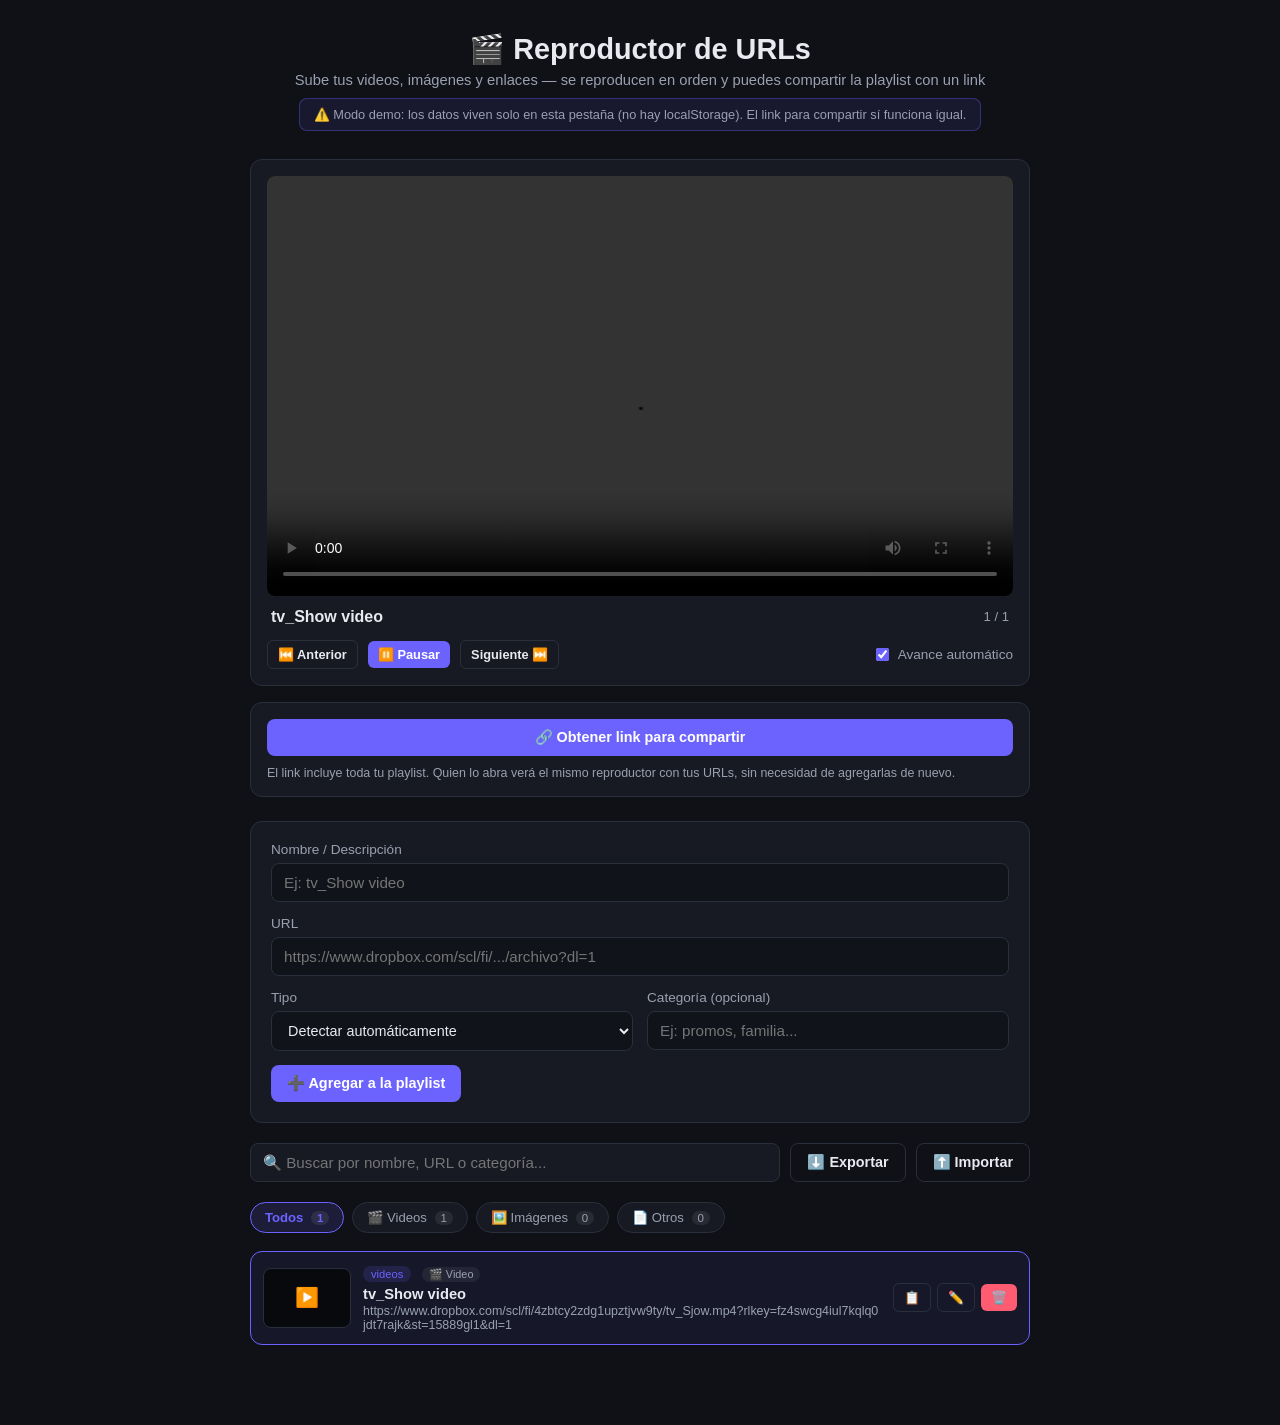
==== demo.html @ 72f12ba6 "Add files via upload" ====
<!DOCTYPE html>
<html lang="es">
<head>
<meta charset="UTF-8" />
<meta name="viewport" content="width=device-width, initial-scale=1.0" />
<title>Reproductor de URLs</title>
<style>
:root {
  --bg: #0f1117;
  --card: #171a23;
  --card-hover: #1e222d;
  --border: #2a2f3c;
  --text: #e8eaf0;
  --text-dim: #9aa0b0;
  --primary: #6c63ff;
  --primary-hover: #7f77ff;
  --danger: #ff5c72;
  --danger-hover: #ff7386;
  --success: #37d67a;
  --radius: 12px;
  font-family: -apple-system, BlinkMacSystemFont, "Segoe UI", Roboto, Helvetica, Arial, sans-serif;
}

* { box-sizing: border-box; }

body {
  margin: 0;
  background: var(--bg);
  color: var(--text);
  min-height: 100vh;
  padding: 32px 16px 80px;
}

.container { max-width: 780px; margin: 0 auto; }

header { text-align: center; margin-bottom: 28px; }
header h1 { margin: 0 0 6px; font-size: 1.8rem; }
.subtitle { color: var(--text-dim); margin: 0; font-size: 0.92rem; }

/* ===== Reproductor principal ===== */
.player-card {
  background: var(--card);
  border: 1px solid var(--border);
  border-radius: var(--radius);
  padding: 16px;
  margin-bottom: 16px;
}

.player-stage {
  background: #000;
  border-radius: 8px;
  aspect-ratio: 16 / 9;
  display: flex;
  align-items: center;
  justify-content: center;
  overflow: hidden;
  position: relative;
}
.player-stage video,
.player-stage img {
  width: 100%;
  height: 100%;
  object-fit: contain;
  background: #000;
}
.player-placeholder {
  display: flex;
  flex-direction: column;
  align-items: center;
  gap: 10px;
  color: var(--text-dim);
  padding: 20px;
  text-align: center;
}
.player-placeholder .thumb-icon { font-size: 2.4rem; }
.player-other {
  display: flex;
  flex-direction: column;
  align-items: center;
  gap: 12px;
  color: var(--text-dim);
  font-size: 3rem;
  text-align: center;
  padding: 20px;
}
.player-other a { color: var(--primary); font-size: 0.85rem; word-break: break-all; }

.player-info {
  display: flex;
  justify-content: space-between;
  align-items: center;
  gap: 10px;
  padding: 12px 4px 4px;
}
.player-title { margin: 0; font-weight: 600; word-break: break-word; }
.player-counter { color: var(--text-dim); font-size: 0.82rem; flex-shrink: 0; }

.player-controls {
  display: flex;
  align-items: center;
  gap: 10px;
  flex-wrap: wrap;
  padding-top: 10px;
}
.autoplay-label {
  display: flex;
  align-items: center;
  gap: 6px;
  color: var(--text-dim);
  font-size: 0.85rem;
  margin-left: auto;
  cursor: pointer;
}
.autoplay-label input { accent-color: var(--primary); }

/* ===== Compartir ===== */
.share-card {
  background: var(--card);
  border: 1px solid var(--border);
  border-radius: var(--radius);
  padding: 16px;
  margin-bottom: 24px;
  display: flex;
  flex-direction: column;
  gap: 10px;
}
.share-result {
  display: flex;
  gap: 8px;
}
.share-result input {
  flex: 1;
  background: #10131a;
  border: 1px solid var(--border);
  border-radius: 8px;
  padding: 9px 12px;
  color: var(--text);
  font-size: 0.82rem;
}
.share-hint { color: var(--text-dim); font-size: 0.78rem; margin: 0; }

/* ===== Formulario ===== */
.url-form {
  background: var(--card);
  border: 1px solid var(--border);
  border-radius: var(--radius);
  padding: 20px;
  display: grid;
  gap: 14px;
  margin-bottom: 20px;
}

.field { display: flex; flex-direction: column; gap: 6px; }
.field label { font-size: 0.85rem; color: var(--text-dim); }

input[type="text"],
input[type="url"] {
  background: #10131a;
  border: 1px solid var(--border);
  border-radius: 8px;
  padding: 10px 12px;
  color: var(--text);
  font-size: 0.95rem;
  outline: none;
  transition: border-color 0.15s;
}
input[type="text"]:focus,
input[type="url"]:focus { border-color: var(--primary); }

.row-2 { display: grid; grid-template-columns: 1fr 1fr; gap: 14px; }
@media (max-width: 500px) { .row-2 { grid-template-columns: 1fr; } }

select {
  background: #10131a;
  border: 1px solid var(--border);
  border-radius: 8px;
  padding: 10px 12px;
  color: var(--text);
  font-size: 0.9rem;
  outline: none;
}
select:focus { border-color: var(--primary); }

.form-actions { display: flex; gap: 10px; flex-wrap: wrap; }

.btn {
  border: none;
  border-radius: 8px;
  padding: 10px 16px;
  font-size: 0.9rem;
  cursor: pointer;
  font-weight: 600;
  transition: transform 0.1s, background 0.15s, opacity 0.15s;
}
.btn:active { transform: scale(0.97); }
.btn-primary { background: var(--primary); color: white; }
.btn-primary:hover { background: var(--primary-hover); }
.btn-secondary { background: transparent; color: var(--text-dim); border: 1px solid var(--border); }
.btn-secondary:hover { color: var(--text); border-color: var(--text-dim); }
.btn-outline { background: transparent; border: 1px solid var(--border); color: var(--text); display: inline-flex; align-items: center; gap: 6px; }
.btn-outline:hover { background: var(--card-hover); }
.btn-danger { background: var(--danger); color: white; }
.btn-danger:hover { background: var(--danger-hover); }
.btn-small { padding: 6px 10px; font-size: 0.8rem; border-radius: 6px; }

.toolbar { display: flex; gap: 10px; margin-bottom: 20px; flex-wrap: wrap; }
.toolbar #searchInput {
  flex: 1; min-width: 200px;
  background: var(--card); border: 1px solid var(--border);
  border-radius: 8px; padding: 10px 12px; color: var(--text); outline: none;
}
.toolbar #searchInput:focus { border-color: var(--primary); }
.import-label { cursor: pointer; }

.filter-bar { display: flex; gap: 8px; flex-wrap: wrap; align-items: center; margin-bottom: 18px; }
.filter-chip {
  background: var(--card); border: 1px solid var(--border); color: var(--text-dim);
  border-radius: 999px; padding: 7px 14px; font-size: 0.82rem; cursor: pointer; transition: all 0.15s;
}
.filter-chip:hover { color: var(--text); border-color: var(--text-dim); }
.filter-chip.active { background: rgba(108, 99, 255, 0.15); border-color: var(--primary); color: var(--primary); font-weight: 600; }
.filter-chip span { background: rgba(255,255,255,0.08); border-radius: 999px; padding: 1px 6px; font-size: 0.72rem; margin-left: 4px; }

/* ===== Lista / playlist ===== */
.url-list { list-style: none; margin: 0; padding: 0; display: grid; gap: 10px; }
.url-item {
  background: var(--card); border: 1px solid var(--border); border-radius: var(--radius);
  padding: 12px; display: flex; justify-content: space-between; align-items: stretch;
  gap: 12px; transition: background 0.15s, border-color 0.15s; cursor: pointer;
}
.url-item:hover { background: var(--card-hover); }
.url-item.playing { border-color: var(--primary); background: rgba(108,99,255,0.08); }

.url-item-inner { display: flex; gap: 12px; flex: 1; min-width: 0; align-items: center; }

.url-thumb {
  width: 88px; height: 60px; flex-shrink: 0; border-radius: 8px; overflow: hidden;
  background: #0a0c11; display: flex; align-items: center; justify-content: center;
  border: 1px solid var(--border); position: relative;
}
.url-thumb img, .url-thumb video { width: 100%; height: 100%; object-fit: cover; }
.url-thumb .thumb-icon { font-size: 1.6rem; color: var(--text-dim); }
.url-thumb .play-badge {
  position: absolute; inset: 0; display: flex; align-items: center; justify-content: center;
  background: rgba(0,0,0,0.25); color: white; font-size: 1.2rem; pointer-events: none;
}
.type-badge {
  display: inline-block; font-size: 0.68rem; color: var(--text-dim);
  background: rgba(255,255,255,0.06); padding: 1px 7px; border-radius: 999px; margin-left: 6px;
}
.url-info { min-width: 0; flex: 1; }
.url-name { font-weight: 600; margin: 0 0 2px; word-break: break-word; font-size: 0.92rem; }
.url-tag {
  display: inline-block; font-size: 0.7rem; color: var(--primary);
  background: rgba(108, 99, 255, 0.15); padding: 2px 8px; border-radius: 999px; margin-bottom: 4px;
}
.url-link {
  display: block; color: var(--text-dim); font-size: 0.78rem;
  text-decoration: none; word-break: break-all;
}
.url-link:hover { color: var(--primary); text-decoration: underline; }

.url-actions { display: flex; gap: 6px; flex-shrink: 0; align-items: center; }

.empty-state {
  text-align: center; color: var(--text-dim); padding: 40px 20px;
  border: 1px dashed var(--border); border-radius: var(--radius);
}

.hidden { display: none !important; }

@media (max-width: 500px) {
  .url-item { flex-direction: column; }
  .url-actions { align-self: flex-end; }
  .player-controls { justify-content: center; }
  .autoplay-label { margin-left: 0; }
}

.demo-note { background: rgba(108,99,255,0.1); border: 1px solid rgba(108,99,255,0.35); color: var(--text-dim); font-size: 0.8rem; padding: 8px 14px; border-radius: 8px; margin-top: 10px; display: inline-block; }
</style>
</head>
<body>

  <div class="container">
    <header>
      <h1>🎬 Reproductor de URLs</h1>
      <p class="subtitle">Sube tus videos, imágenes y enlaces — se reproducen en orden y puedes compartir la playlist con un link</p>
      <span class="demo-note">⚠️ Modo demo: los datos viven solo en esta pestaña (no hay localStorage). El link para compartir sí funciona igual.</span>
    </header>

    <!-- ===== REPRODUCTOR PRINCIPAL ===== -->
    <section class="player-card">
      <div id="playerStage" class="player-stage">
        <div class="player-placeholder">
          <span class="thumb-icon">🎞️</span>
          <p>Agrega una URL abajo para empezar a reproducir</p>
        </div>
      </div>

      <div class="player-info">
        <p id="playerTitle" class="player-title">—</p>
        <span id="playerCounter" class="player-counter">0 / 0</span>
      </div>

      <div class="player-controls">
        <button id="prevBtn" class="btn btn-outline btn-small">⏮️ Anterior</button>
        <button id="playPauseBtn" class="btn btn-primary btn-small">▶️ Reproducir</button>
        <button id="nextBtn" class="btn btn-outline btn-small">Siguiente ⏭️</button>
        <label class="autoplay-label">
          <input type="checkbox" id="autoplayCheck" checked />
          Avance automático
        </label>
      </div>
    </section>

    <!-- ===== COMPARTIR ===== -->
    <section class="share-card">
      <button id="shareBtn" class="btn btn-primary">🔗 Obtener link para compartir</button>
      <div id="shareResult" class="share-result hidden">
        <input type="text" id="shareLink" readonly />
        <button id="copyLinkBtn" class="btn btn-outline btn-small">📋 Copiar</button>
      </div>
      <p class="share-hint">El link incluye toda tu playlist. Quien lo abra verá el mismo reproductor con tus URLs, sin necesidad de agregarlas de nuevo.</p>
    </section>

    <!-- ===== AGREGAR / GESTIONAR ===== -->
    <form id="urlForm" class="url-form">
      <input type="hidden" id="editId" value="" />
      <div class="field">
        <label for="urlName">Nombre / Descripción</label>
        <input type="text" id="urlName" placeholder="Ej: tv_Show video" required />
      </div>
      <div class="field">
        <label for="urlValue">URL</label>
        <input type="url" id="urlValue" placeholder="https://www.dropbox.com/scl/fi/.../archivo?dl=1" required />
      </div>
      <div class="row-2">
        <div class="field">
          <label for="urlType">Tipo</label>
          <select id="urlType">
            <option value="auto">Detectar automáticamente</option>
            <option value="video">🎬 Video</option>
            <option value="image">🖼️ Imagen</option>
            <option value="other">📄 Otro</option>
          </select>
        </div>
        <div class="field">
          <label for="urlTag">Categoría (opcional)</label>
          <input type="text" id="urlTag" placeholder="Ej: promos, familia..." />
        </div>
      </div>
      <div class="form-actions">
        <button type="submit" id="submitBtn" class="btn btn-primary">➕ Agregar a la playlist</button>
        <button type="button" id="cancelEditBtn" class="btn btn-secondary hidden">Cancelar edición</button>
      </div>
    </form>

    <div class="toolbar">
      <input type="text" id="searchInput" placeholder="🔍 Buscar por nombre, URL o categoría..." />
      <button id="exportBtn" class="btn btn-outline">⬇️ Exportar</button>
      <label class="btn btn-outline import-label">
        ⬆️ Importar
        <input type="file" id="importInput" accept="application/json" hidden />
      </label>
    </div>

    <div class="filter-bar">
      <button class="filter-chip active" data-filter="all">Todos <span id="countAll">0</span></button>
      <button class="filter-chip" data-filter="video">🎬 Videos <span id="countVideo">0</span></button>
      <button class="filter-chip" data-filter="image">🖼️ Imágenes <span id="countImage">0</span></button>
      <button class="filter-chip" data-filter="other">📄 Otros <span id="countOther">0</span></button>
    </div>

    <div id="emptyState" class="empty-state hidden">
      <p>No tienes URLs guardadas todavía. Agrega la primera arriba. 👆</p>
    </div>

    <ul id="urlList" class="url-list"></ul>
  </div>

  <script>
// ====== Reproductor de URLs ======
// Almacenamiento local: localStorage. Compartir: playlist codificada en el link (?playlist=...)

const STORAGE_KEY = "url_manager_items_v3";

const form = document.getElementById("urlForm");
const editIdInput = document.getElementById("editId");
const nameInput = document.getElementById("urlName");
const urlInput = document.getElementById("urlValue");
const typeInput = document.getElementById("urlType");
const tagInput = document.getElementById("urlTag");
const submitBtn = document.getElementById("submitBtn");
const cancelEditBtn = document.getElementById("cancelEditBtn");
const listEl = document.getElementById("urlList");
const emptyState = document.getElementById("emptyState");
const searchInput = document.getElementById("searchInput");
const exportBtn = document.getElementById("exportBtn");
const importInput = document.getElementById("importInput");
const filterChips = document.querySelectorAll(".filter-chip");

// Reproductor
const playerStage = document.getElementById("playerStage");
const playerTitle = document.getElementById("playerTitle");
const playerCounter = document.getElementById("playerCounter");
const prevBtn = document.getElementById("prevBtn");
const nextBtn = document.getElementById("nextBtn");
const playPauseBtn = document.getElementById("playPauseBtn");
const autoplayCheck = document.getElementById("autoplayCheck");

// Compartir
const shareBtn = document.getElementById("shareBtn");
const shareResult = document.getElementById("shareResult");
const shareLinkInput = document.getElementById("shareLink");
const copyLinkBtn = document.getElementById("copyLinkBtn");

let items = loadItemsFromUrlOrStorage();
let currentFilter = "all";
let currentIndex = 0;
let isPlaying = false;
let imageTimer = null;

// ---------- Carga inicial: primero revisa si el link trae una playlist compartida ----------
function loadItemsFromUrlOrStorage() {
  try {
    const params = new URLSearchParams(window.location.search);
    const encoded = params.get("playlist");
    if (encoded) {
      const json = decodeURIComponent(escape(atob(decodeURIComponent(encoded))));
      const parsed = JSON.parse(json);
      if (Array.isArray(parsed)) return parsed;
    }
  } catch (e) {
    console.warn("No se pudo leer la playlist del link:", e);
  }
  // Demo: item de ejemplo precargado (no hay localStorage en esta versión de archivo único)
  return [
    {
      id: "demo1",
      name: "tv_Show video",
      url: "https://www.dropbox.com/scl/fi/4zbtcy2zdg1upztjvw9ty/tv_Sjow.mp4?rlkey=fz4swcg4iul7kqlq0jdt7rajk&st=15889gl1&dl=1",
      tag: "videos",
      type: "video",
      createdAt: Date.now() - 3000,
    },
  ];
}

function saveItems() {
  // Versión demo: en memoria únicamente, no persiste al recargar.
}

function uid() {
  return Date.now().toString(36) + Math.random().toString(36).slice(2, 8);
}

function escapeHtml(str) {
  const div = document.createElement("div");
  div.textContent = str;
  return div.innerHTML;
}

// ---------- Detección de tipo ----------
function cleanPath(url) {
  try { return new URL(url).pathname.toLowerCase(); }
  catch { return url.split("?")[0].toLowerCase(); }
}
function detectType(url) {
  const path = cleanPath(url);
  const videoExt = [".mp4", ".webm", ".mov", ".mkv", ".avi", ".m4v", ".ogv"];
  const imageExt = [".jpg", ".jpeg", ".png", ".gif", ".webp", ".svg", ".bmp", ".avif"];
  if (videoExt.some((ext) => path.endsWith(ext))) return "video";
  if (imageExt.some((ext) => path.endsWith(ext))) return "image";
  return "other";
}
function typeLabel(type) {
  return { video: "🎬 Video", image: "🖼️ Imagen", other: "📄 Otro" }[type] || "📄 Otro";
}
function normalizePreviewUrl(url) {
  try {
    const u = new URL(url);
    if (u.hostname.includes("dropbox.com")) { u.searchParams.set("dl", "1"); return u.toString(); }
    return url;
  } catch { return url; }
}

// ---------- Lista filtrada visible (misma base que usa el reproductor) ----------
function getVisibleItems() {
  const term = searchInput.value.trim().toLowerCase();
  return items.filter((it) => {
    const matchesType = currentFilter === "all" || it.type === currentFilter;
    const matchesTerm =
      !term ||
      it.name.toLowerCase().includes(term) ||
      it.url.toLowerCase().includes(term) ||
      (it.tag || "").toLowerCase().includes(term);
    return matchesType && matchesTerm;
  }).sort((a, b) => a.createdAt - b.createdAt); // orden de subida, para reproducción secuencial
}

// ================= REPRODUCTOR =================
function renderPlayer() {
  const visible = getVisibleItems();
  stopImageTimer();

  if (visible.length === 0) {
    playerStage.innerHTML = `
      <div class="player-placeholder">
        <span class="thumb-icon">🎞️</span>
        <p>Agrega una URL abajo para empezar a reproducir</p>
      </div>`;
    playerTitle.textContent = "—";
    playerCounter.textContent = "0 / 0";
    return;
  }

  if (currentIndex >= visible.length) currentIndex = 0;
  if (currentIndex < 0) currentIndex = visible.length - 1;

  const item = visible[currentIndex];
  const previewUrl = normalizePreviewUrl(item.url);

  if (item.type === "video") {
    playerStage.innerHTML = `<video id="mainVideo" src="${escapeHtml(previewUrl)}" controls autoplay playsinline></video>`;
    const video = document.getElementById("mainVideo");
    video.addEventListener("ended", () => {
      if (autoplayCheck.checked) goTo(currentIndex + 1);
    });
    video.addEventListener("play", () => setPlayingUi(true));
    video.addEventListener("pause", () => setPlayingUi(false));
    setPlayingUi(true);
  } else if (item.type === "image") {
    playerStage.innerHTML = `<img src="${escapeHtml(previewUrl)}" alt="${escapeHtml(item.name)}" />`;
    setPlayingUi(isPlaying);
    if (isPlaying && autoplayCheck.checked) startImageTimer();
  } else {
    playerStage.innerHTML = `
      <div class="player-other">
        📄
        <a href="${escapeHtml(item.url)}" target="_blank" rel="noopener noreferrer">Abrir enlace</a>
      </div>`;
    setPlayingUi(false);
  }

  playerTitle.textContent = item.name;
  playerCounter.textContent = `${currentIndex + 1} / ${visible.length}`;

  // Resalta el item activo en la lista
  document.querySelectorAll(".url-item").forEach((el) => el.classList.remove("playing"));
  const activeEl = document.querySelector(`.url-item[data-id="${item.id}"]`);
  if (activeEl) activeEl.classList.add("playing");
}

function setPlayingUi(playing) {
  isPlaying = playing;
  playPauseBtn.textContent = playing ? "⏸️ Pausar" : "▶️ Reproducir";
}

function startImageTimer() {
  stopImageTimer();
  imageTimer = setTimeout(() => goTo(currentIndex + 1), 4000);
}
function stopImageTimer() {
  if (imageTimer) { clearTimeout(imageTimer); imageTimer = null; }
}

function goTo(index) {
  const visible = getVisibleItems();
  if (visible.length === 0) return;
  currentIndex = (index + visible.length) % visible.length;
  renderPlayer();
}

prevBtn.addEventListener("click", () => goTo(currentIndex - 1));
nextBtn.addEventListener("click", () => goTo(currentIndex + 1));

playPauseBtn.addEventListener("click", () => {
  const video = document.getElementById("mainVideo");
  if (video) {
    video.paused ? video.play() : video.pause();
  } else {
    // imagen u otro: alterna estado y temporizador de avance
    setPlayingUi(!isPlaying);
    if (isPlaying) startImageTimer(); else stopImageTimer();
  }
});

autoplayCheck.addEventListener("change", () => {
  if (isPlaying && autoplayCheck.checked) startImageTimer();
  else stopImageTimer();
});

// ================= LISTA / GESTIÓN =================
function updateCounts() {
  document.getElementById("countAll").textContent = items.length;
  document.getElementById("countVideo").textContent = items.filter((i) => i.type === "video").length;
  document.getElementById("countImage").textContent = items.filter((i) => i.type === "image").length;
  document.getElementById("countOther").textContent = items.filter((i) => i.type === "other").length;
}

function render() {
  updateCounts();
  const visible = getVisibleItems();

  listEl.innerHTML = "";

  if (items.length === 0) {
    emptyState.classList.remove("hidden");
  } else {
    emptyState.classList.add("hidden");
  }

  if (items.length > 0 && visible.length === 0) {
    listEl.innerHTML = `<li class="empty-state">No se encontraron resultados.</li>`;
  }

  // Mostrar más recientes primero en la lista de gestión (aunque el reproductor use orden de subida)
  const displayOrder = [...visible].sort((a, b) => b.createdAt - a.createdAt);

  for (const item of displayOrder) {
    const li = document.createElement("li");
    li.className = "url-item";
    li.dataset.id = item.id;

    const previewUrl = normalizePreviewUrl(item.url);
    let thumbHtml = "";
    if (item.type === "image") {
      thumbHtml = `<img src="${escapeHtml(previewUrl)}" alt="" loading="lazy" onerror="this.replaceWith(Object.assign(document.createElement('span'),{className:'thumb-icon',textContent:'🖼️'}))" />`;
    } else if (item.type === "video") {
      thumbHtml = `<video src="${escapeHtml(previewUrl)}#t=0.5" muted preload="metadata"></video><span class="play-badge">▶️</span>`;
    } else {
      thumbHtml = `<span class="thumb-icon">📄</span>`;
    }

    li.innerHTML = `
      <div class="url-item-inner" data-action="play" data-id="${item.id}">
        <div class="url-thumb">${thumbHtml}</div>
        <div class="url-info">
          ${item.tag ? `<span class="url-tag">${escapeHtml(item.tag)}</span>` : ""}
          <span class="type-badge">${typeLabel(item.type)}</span>
          <p class="url-name">${escapeHtml(item.name)}</p>
          <a class="url-link" href="${escapeHtml(item.url)}" target="_blank" rel="noopener noreferrer" onclick="event.stopPropagation()">${escapeHtml(item.url)}</a>
        </div>
      </div>
      <div class="url-actions">
        <button class="btn btn-outline btn-small" data-action="copy" data-id="${item.id}">📋</button>
        <button class="btn btn-secondary btn-small" data-action="edit" data-id="${item.id}">✏️</button>
        <button class="btn btn-danger btn-small" data-action="delete" data-id="${item.id}">🗑️</button>
      </div>
    `;
    listEl.appendChild(li);
  }

  renderPlayer();
}

form.addEventListener("submit", (e) => {
  e.preventDefault();

  const name = nameInput.value.trim();
  const url = urlInput.value.trim();
  const tag = tagInput.value.trim();
  const editId = editIdInput.value;
  const selectedType = typeInput.value;
  const type = selectedType === "auto" ? detectType(url) : selectedType;

  if (!name || !url) return;

  if (editId) {
    const idx = items.findIndex((it) => it.id === editId);
    if (idx !== -1) items[idx] = { ...items[idx], name, url, tag, type };
    exitEditMode();
  } else {
    items.push({ id: uid(), name, url, tag, type, createdAt: Date.now() });
  }

  saveItems();
  render();
  form.reset();
});

listEl.addEventListener("click", (e) => {
  const btn = e.target.closest("button[data-action]");
  const playArea = e.target.closest("[data-action='play']");

  if (btn) {
    const id = btn.dataset.id;
    const action = btn.dataset.action;
    const item = items.find((it) => it.id === id);
    if (!item) return;

    if (action === "delete") {
      if (confirm(`¿Eliminar "${item.name}"? Esta acción no se puede deshacer.`)) {
        items = items.filter((it) => it.id !== id);
        saveItems();
        render();
      }
      return;
    }
    if (action === "edit") { enterEditMode(item); return; }
    if (action === "copy") {
      navigator.clipboard.writeText(item.url).then(() => {
        const original = btn.textContent;
        btn.textContent = "✅";
        setTimeout(() => (btn.textContent = original), 1200);
      }).catch(() => alert("No se pudo copiar el enlace."));
      return;
    }
  }

  if (playArea) {
    const id = playArea.dataset.id;
    const visible = getVisibleItems();
    const idx = visible.findIndex((it) => it.id === id);
    if (idx !== -1) { currentIndex = idx; renderPlayer(); window.scrollTo({ top: 0, behavior: "smooth" }); }
  }
});

function enterEditMode(item) {
  editIdInput.value = item.id;
  nameInput.value = item.name;
  urlInput.value = item.url;
  tagInput.value = item.tag || "";
  typeInput.value = item.type || "auto";
  submitBtn.textContent = "💾 Guardar cambios";
  cancelEditBtn.classList.remove("hidden");
  nameInput.focus();
}

function exitEditMode() {
  editIdInput.value = "";
  submitBtn.textContent = "➕ Agregar a la playlist";
  cancelEditBtn.classList.add("hidden");
  form.reset();
}
cancelEditBtn.addEventListener("click", exitEditMode);

filterChips.forEach((chip) => {
  chip.addEventListener("click", () => {
    filterChips.forEach((c) => c.classList.remove("active"));
    chip.classList.add("active");
    currentFilter = chip.dataset.filter;
    currentIndex = 0;
    render();
  });
});

searchInput.addEventListener("input", () => { currentIndex = 0; render(); });

// ---------- Exportar / Importar ----------
exportBtn.addEventListener("click", () => {
  const blob = new Blob([JSON.stringify(items, null, 2)], { type: "application/json" });
  const a = document.createElement("a");
  a.href = URL.createObjectURL(blob);
  a.download = "urls.json";
  a.click();
  URL.revokeObjectURL(a.href);
});

importInput.addEventListener("change", (e) => {
  const file = e.target.files[0];
  if (!file) return;
  const reader = new FileReader();
  reader.onload = () => {
    try {
      const parsed = JSON.parse(reader.result);
      if (!Array.isArray(parsed)) throw new Error("Formato inválido");
      const incoming = parsed.filter((p) => p && p.name && p.url).map((p) => ({
        id: p.id || uid(), name: p.name, url: p.url, tag: p.tag || "",
        type: p.type || detectType(p.url), createdAt: p.createdAt || Date.now(),
      }));
      items = [...items, ...incoming];
      saveItems();
      render();
      alert(`Se importaron ${incoming.length} URL(s).`);
    } catch (err) { alert("El archivo no tiene un formato JSON válido."); }
    importInput.value = "";
  };
  reader.readAsText(file);
});

// ================= COMPARTIR (link con playlist codificada) =================
shareBtn.addEventListener("click", () => {
  if (items.length === 0) {
    alert("Agrega al menos una URL antes de compartir.");
    return;
  }
  const json = JSON.stringify(items);
  const encoded = encodeURIComponent(btoa(unescape(encodeURIComponent(json))));
  const url = new URL(window.location.href);
  url.search = `?playlist=${encoded}`;
  const finalUrl = url.toString();

  shareLinkInput.value = finalUrl;
  shareResult.classList.remove("hidden");

  if (finalUrl.length > 7500) {
    alert("Advertencia: la playlist es muy grande y el link podría no funcionar en algunos navegadores. Considera exportar el JSON en vez de compartir el link, o usar menos URLs por link.");
  }
});

copyLinkBtn.addEventListener("click", () => {
  shareLinkInput.select();
  navigator.clipboard.writeText(shareLinkInput.value).then(() => {
    const original = copyLinkBtn.textContent;
    copyLinkBtn.textContent = "✅ Copiado";
    setTimeout(() => (copyLinkBtn.textContent = original), 1500);
  }).catch(() => alert("No se pudo copiar. Selecciona el texto y copia manualmente."));
});

// ---------- Inicial ----------
render();

</script>
</body>
</html>
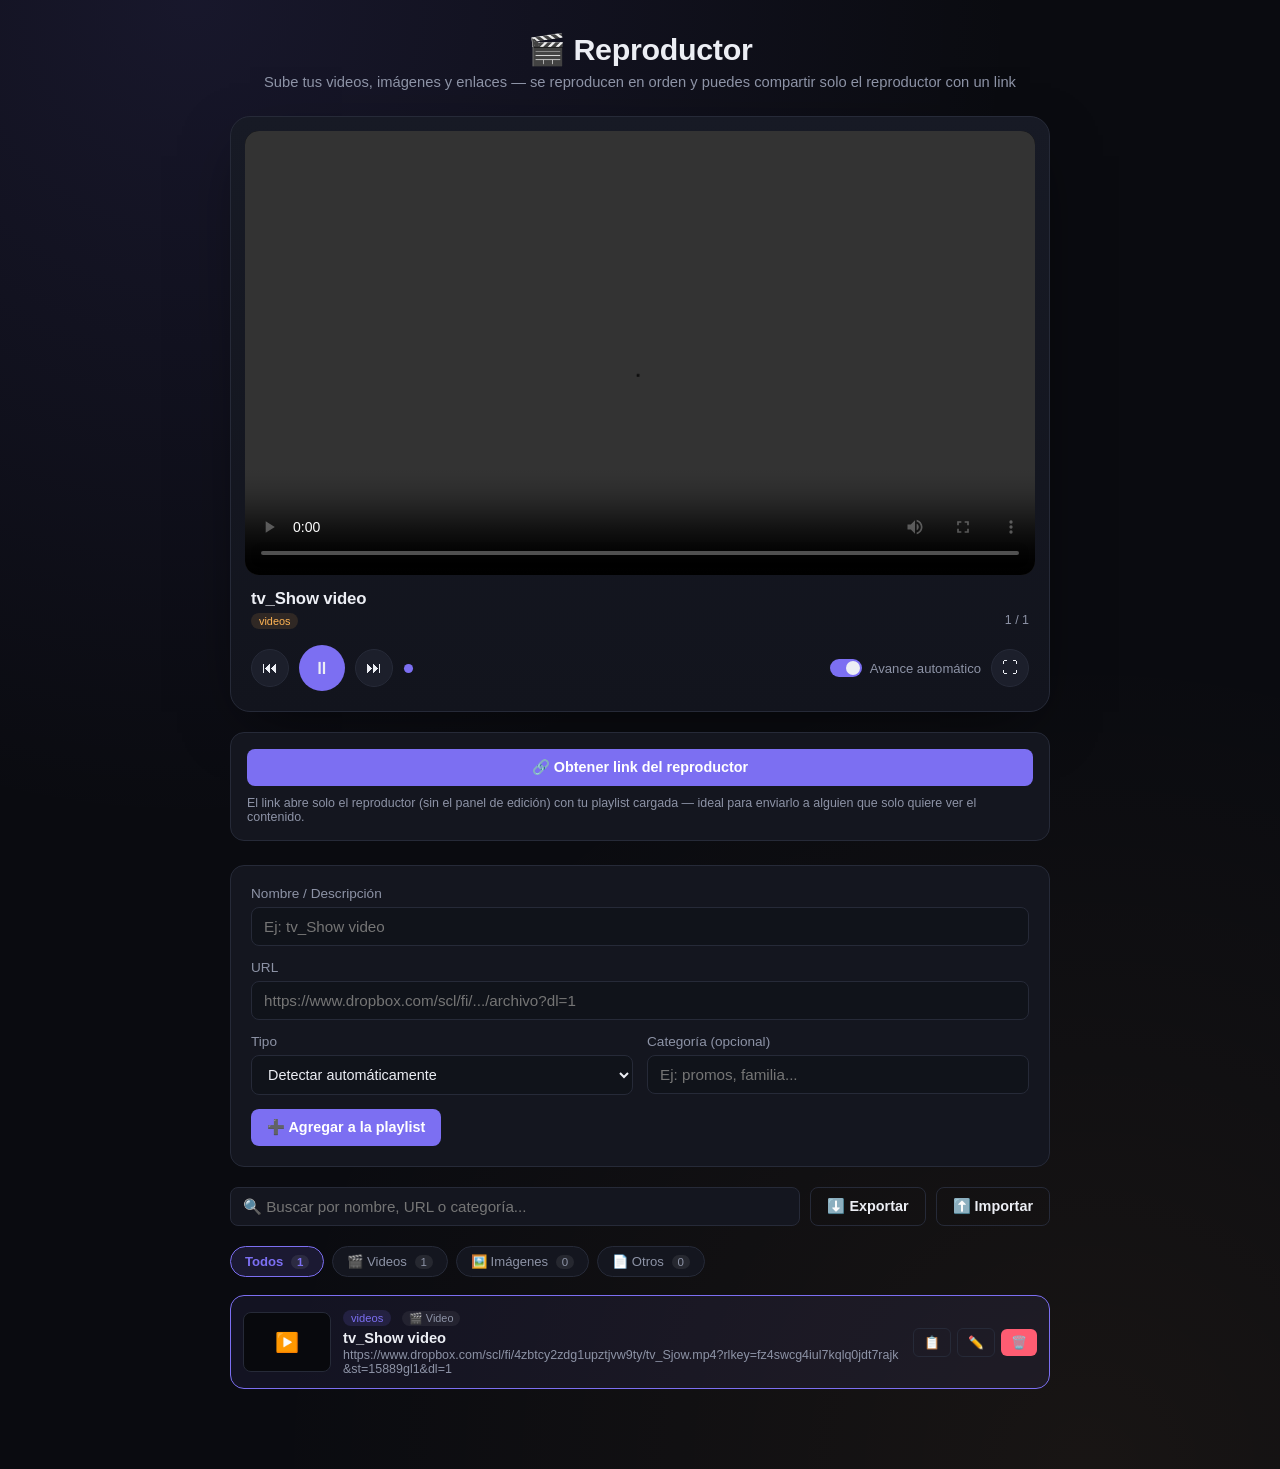
==== commit 4cc2536f: "Add files via upload" ====
--- a/demo.html
+++ b/demo.html
@@ -6,18 +6,18 @@
 <title>Reproductor de URLs</title>
 <style>
 :root {
-  --bg: #0f1117;
-  --card: #171a23;
-  --card-hover: #1e222d;
-  --border: #2a2f3c;
-  --text: #e8eaf0;
-  --text-dim: #9aa0b0;
-  --primary: #6c63ff;
-  --primary-hover: #7f77ff;
+  --bg: #0a0b10;
+  --card: #14161f;
+  --card-hover: #1b1e29;
+  --border: #262a38;
+  --text: #eceef4;
+  --text-dim: #8d93a6;
+  --primary: #7c6ff2;
+  --primary-hover: #8f83ff;
+  --accent: #ffb454;
   --danger: #ff5c72;
   --danger-hover: #ff7386;
-  --success: #37d67a;
-  --radius: 12px;
+  --radius: 14px;
   font-family: -apple-system, BlinkMacSystemFont, "Segoe UI", Roboto, Helvetica, Arial, sans-serif;
 }
 
@@ -25,30 +25,34 @@
 
 body {
   margin: 0;
-  background: var(--bg);
+  background:
+    radial-gradient(circle at 15% 0%, rgba(124,111,242,0.12), transparent 45%),
+    radial-gradient(circle at 85% 100%, rgba(255,180,84,0.06), transparent 45%),
+    var(--bg);
   color: var(--text);
   min-height: 100vh;
   padding: 32px 16px 80px;
 }
 
-.container { max-width: 780px; margin: 0 auto; }
-
-header { text-align: center; margin-bottom: 28px; }
-header h1 { margin: 0 0 6px; font-size: 1.8rem; }
+.container { max-width: 820px; margin: 0 auto; }
+
+header { text-align: center; margin-bottom: 26px; }
+header h1 { margin: 0 0 6px; font-size: 1.9rem; letter-spacing: -0.01em; }
 .subtitle { color: var(--text-dim); margin: 0; font-size: 0.92rem; }
 
-/* ===== Reproductor principal ===== */
+/* ===== Reproductor principal (rediseñado) ===== */
 .player-card {
-  background: var(--card);
+  background: linear-gradient(180deg, #171a25 0%, #12141d 100%);
   border: 1px solid var(--border);
-  border-radius: var(--radius);
-  padding: 16px;
-  margin-bottom: 16px;
+  border-radius: 20px;
+  padding: 14px;
+  margin-bottom: 20px;
+  box-shadow: 0 20px 60px -20px rgba(0,0,0,0.6);
 }
 
 .player-stage {
   background: #000;
-  border-radius: 8px;
+  border-radius: 14px;
   aspect-ratio: 16 / 9;
   display: flex;
   align-items: center;
@@ -62,7 +66,10 @@
   height: 100%;
   object-fit: contain;
   background: #000;
-}
+  animation: fadeIn 0.35s ease;
+}
+@keyframes fadeIn { from { opacity: 0; } to { opacity: 1; } }
+
 .player-placeholder {
   display: flex;
   flex-direction: column;
@@ -72,46 +79,187 @@
   padding: 20px;
   text-align: center;
 }
-.player-placeholder .thumb-icon { font-size: 2.4rem; }
+.player-placeholder .thumb-icon { font-size: 2.6rem; opacity: 0.6; }
+
 .player-other {
   display: flex;
   flex-direction: column;
   align-items: center;
-  gap: 12px;
+  gap: 14px;
   color: var(--text-dim);
-  font-size: 3rem;
+  font-size: 3.2rem;
   text-align: center;
   padding: 20px;
 }
-.player-other a { color: var(--primary); font-size: 0.85rem; word-break: break-all; }
-
-.player-info {
+.player-other a {
+  color: var(--accent);
+  font-size: 0.85rem;
+  word-break: break-all;
+  border: 1px solid rgba(255,180,84,0.4);
+  padding: 6px 14px;
+  border-radius: 999px;
+  text-decoration: none;
+}
+.player-other a:hover { background: rgba(255,180,84,0.1); }
+
+/* Barra superpuesta con título, estilo cine */
+.player-overlay-bar {
   display: flex;
   justify-content: space-between;
-  align-items: center;
-  gap: 10px;
-  padding: 12px 4px 4px;
-}
-.player-title { margin: 0; font-weight: 600; word-break: break-word; }
-.player-counter { color: var(--text-dim); font-size: 0.82rem; flex-shrink: 0; }
-
+  align-items: flex-end;
+  gap: 12px;
+  padding: 14px 6px 4px;
+}
+.player-overlay-text { min-width: 0; }
+.player-title {
+  margin: 0;
+  font-weight: 700;
+  font-size: 1.05rem;
+  word-break: break-word;
+  letter-spacing: -0.01em;
+}
+.player-tag-inline {
+  display: inline-block;
+  font-size: 0.68rem;
+  color: var(--accent);
+  background: rgba(255,180,84,0.12);
+  padding: 2px 8px;
+  border-radius: 999px;
+  margin-top: 4px;
+}
+.player-tag-inline:empty { display: none; }
+.player-counter {
+  color: var(--text-dim);
+  font-size: 0.78rem;
+  font-variant-numeric: tabular-nums;
+  flex-shrink: 0;
+  padding-bottom: 2px;
+}
+
+/* Controles estilo reproductor de medios */
 .player-controls {
   display: flex;
   align-items: center;
   gap: 10px;
   flex-wrap: wrap;
-  padding-top: 10px;
-}
+  padding: 12px 6px 6px;
+}
+
+.icon-btn {
+  width: 38px;
+  height: 38px;
+  border-radius: 50%;
+  border: 1px solid var(--border);
+  background: #1c1f2b;
+  color: var(--text);
+  font-size: 1rem;
+  cursor: pointer;
+  display: flex;
+  align-items: center;
+  justify-content: center;
+  transition: background 0.15s, transform 0.1s, border-color 0.15s;
+}
+.icon-btn:hover { background: var(--card-hover); border-color: var(--text-dim); }
+.icon-btn:active { transform: scale(0.93); }
+.icon-btn-main {
+  width: 46px;
+  height: 46px;
+  background: var(--primary);
+  border: none;
+  font-size: 1.1rem;
+}
+.icon-btn-main:hover { background: var(--primary-hover); }
+
+.dots {
+  display: flex;
+  gap: 5px;
+  align-items: center;
+  flex: 1;
+  overflow-x: auto;
+  padding: 4px 2px;
+  scrollbar-width: none;
+}
+.dots::-webkit-scrollbar { display: none; }
+.dot {
+  width: 7px;
+  height: 7px;
+  border-radius: 50%;
+  background: var(--border);
+  flex-shrink: 0;
+  cursor: pointer;
+  transition: background 0.15s, transform 0.15s;
+}
+.dot:hover { background: var(--text-dim); }
+.dot.active { background: var(--primary); transform: scale(1.3); }
+
 .autoplay-label {
   display: flex;
   align-items: center;
-  gap: 6px;
+  gap: 8px;
   color: var(--text-dim);
-  font-size: 0.85rem;
-  margin-left: auto;
+  font-size: 0.82rem;
   cursor: pointer;
-}
-.autoplay-label input { accent-color: var(--primary); }
+  white-space: nowrap;
+  flex-shrink: 0;
+}
+.autoplay-label input { position: absolute; opacity: 0; width: 0; height: 0; }
+.toggle-track {
+  width: 32px;
+  height: 18px;
+  background: var(--border);
+  border-radius: 999px;
+  position: relative;
+  transition: background 0.15s;
+  flex-shrink: 0;
+}
+.toggle-thumb {
+  position: absolute;
+  top: 2px;
+  left: 2px;
+  width: 14px;
+  height: 14px;
+  border-radius: 50%;
+  background: var(--text);
+  transition: transform 0.15s;
+}
+.autoplay-label input:checked + .toggle-track { background: var(--primary); }
+.autoplay-label input:checked + .toggle-track .toggle-thumb { transform: translateX(14px); }
+
+/* Filmstrip: tira de miniaturas para modo solo-reproductor */
+.filmstrip {
+  display: flex;
+  gap: 8px;
+  overflow-x: auto;
+  padding: 12px 4px 2px;
+  margin-top: 4px;
+  border-top: 1px solid var(--border);
+}
+.filmstrip::-webkit-scrollbar { height: 6px; }
+.filmstrip::-webkit-scrollbar-thumb { background: var(--border); border-radius: 999px; }
+.filmstrip-item {
+  width: 100px;
+  height: 64px;
+  flex-shrink: 0;
+  border-radius: 8px;
+  overflow: hidden;
+  border: 2px solid transparent;
+  cursor: pointer;
+  position: relative;
+  background: #000;
+  opacity: 0.6;
+  transition: opacity 0.15s, border-color 0.15s;
+}
+.filmstrip-item:hover { opacity: 0.9; }
+.filmstrip-item.active { opacity: 1; border-color: var(--primary); }
+.filmstrip-item img, .filmstrip-item video { width: 100%; height: 100%; object-fit: cover; }
+.filmstrip-item .thumb-icon { font-size: 1.3rem; color: var(--text-dim); display: flex; align-items: center; justify-content: center; width: 100%; height: 100%; }
+
+.player-only-footer {
+  text-align: center;
+  color: var(--text-dim);
+  font-size: 0.78rem;
+  margin-top: 18px;
+}
 
 /* ===== Compartir ===== */
 .share-card {
@@ -124,10 +272,7 @@
   flex-direction: column;
   gap: 10px;
 }
-.share-result {
-  display: flex;
-  gap: 8px;
-}
+.share-result { display: flex; gap: 8px; }
 .share-result input {
   flex: 1;
   background: #10131a;
@@ -149,48 +294,25 @@
   gap: 14px;
   margin-bottom: 20px;
 }
-
 .field { display: flex; flex-direction: column; gap: 6px; }
 .field label { font-size: 0.85rem; color: var(--text-dim); }
-
-input[type="text"],
-input[type="url"] {
-  background: #10131a;
-  border: 1px solid var(--border);
-  border-radius: 8px;
-  padding: 10px 12px;
-  color: var(--text);
-  font-size: 0.95rem;
-  outline: none;
-  transition: border-color 0.15s;
-}
-input[type="text"]:focus,
-input[type="url"]:focus { border-color: var(--primary); }
-
+input[type="text"], input[type="url"] {
+  background: #10131a; border: 1px solid var(--border); border-radius: 8px;
+  padding: 10px 12px; color: var(--text); font-size: 0.95rem; outline: none; transition: border-color 0.15s;
+}
+input[type="text"]:focus, input[type="url"]:focus { border-color: var(--primary); }
 .row-2 { display: grid; grid-template-columns: 1fr 1fr; gap: 14px; }
 @media (max-width: 500px) { .row-2 { grid-template-columns: 1fr; } }
-
 select {
-  background: #10131a;
-  border: 1px solid var(--border);
-  border-radius: 8px;
-  padding: 10px 12px;
-  color: var(--text);
-  font-size: 0.9rem;
-  outline: none;
+  background: #10131a; border: 1px solid var(--border); border-radius: 8px;
+  padding: 10px 12px; color: var(--text); font-size: 0.9rem; outline: none;
 }
 select:focus { border-color: var(--primary); }
-
 .form-actions { display: flex; gap: 10px; flex-wrap: wrap; }
 
 .btn {
-  border: none;
-  border-radius: 8px;
-  padding: 10px 16px;
-  font-size: 0.9rem;
-  cursor: pointer;
-  font-weight: 600;
-  transition: transform 0.1s, background 0.15s, opacity 0.15s;
+  border: none; border-radius: 8px; padding: 10px 16px; font-size: 0.9rem;
+  cursor: pointer; font-weight: 600; transition: transform 0.1s, background 0.15s, opacity 0.15s;
 }
 .btn:active { transform: scale(0.97); }
 .btn-primary { background: var(--primary); color: white; }
@@ -205,8 +327,7 @@
 
 .toolbar { display: flex; gap: 10px; margin-bottom: 20px; flex-wrap: wrap; }
 .toolbar #searchInput {
-  flex: 1; min-width: 200px;
-  background: var(--card); border: 1px solid var(--border);
+  flex: 1; min-width: 200px; background: var(--card); border: 1px solid var(--border);
   border-radius: 8px; padding: 10px 12px; color: var(--text); outline: none;
 }
 .toolbar #searchInput:focus { border-color: var(--primary); }
@@ -218,7 +339,7 @@
   border-radius: 999px; padding: 7px 14px; font-size: 0.82rem; cursor: pointer; transition: all 0.15s;
 }
 .filter-chip:hover { color: var(--text); border-color: var(--text-dim); }
-.filter-chip.active { background: rgba(108, 99, 255, 0.15); border-color: var(--primary); color: var(--primary); font-weight: 600; }
+.filter-chip.active { background: rgba(124,111,242,0.15); border-color: var(--primary); color: var(--primary); font-weight: 600; }
 .filter-chip span { background: rgba(255,255,255,0.08); border-radius: 999px; padding: 1px 6px; font-size: 0.72rem; margin-left: 4px; }
 
 /* ===== Lista / playlist ===== */
@@ -229,10 +350,9 @@
   gap: 12px; transition: background 0.15s, border-color 0.15s; cursor: pointer;
 }
 .url-item:hover { background: var(--card-hover); }
-.url-item.playing { border-color: var(--primary); background: rgba(108,99,255,0.08); }
+.url-item.playing { border-color: var(--primary); background: rgba(124,111,242,0.08); }
 
 .url-item-inner { display: flex; gap: 12px; flex: 1; min-width: 0; align-items: center; }
-
 .url-thumb {
   width: 88px; height: 60px; flex-shrink: 0; border-radius: 8px; overflow: hidden;
   background: #0a0c11; display: flex; align-items: center; justify-content: center;
@@ -252,14 +372,10 @@
 .url-name { font-weight: 600; margin: 0 0 2px; word-break: break-word; font-size: 0.92rem; }
 .url-tag {
   display: inline-block; font-size: 0.7rem; color: var(--primary);
-  background: rgba(108, 99, 255, 0.15); padding: 2px 8px; border-radius: 999px; margin-bottom: 4px;
-}
-.url-link {
-  display: block; color: var(--text-dim); font-size: 0.78rem;
-  text-decoration: none; word-break: break-all;
-}
+  background: rgba(124,111,242,0.15); padding: 2px 8px; border-radius: 999px; margin-bottom: 4px;
+}
+.url-link { display: block; color: var(--text-dim); font-size: 0.78rem; text-decoration: none; word-break: break-all; }
 .url-link:hover { color: var(--primary); text-decoration: underline; }
-
 .url-actions { display: flex; gap: 6px; flex-shrink: 0; align-items: center; }
 
 .empty-state {
@@ -268,24 +384,28 @@
 }
 
 .hidden { display: none !important; }
+
+/* ===== Modo "solo reproductor" (link compartido) ===== */
+body.player-only .manage-section { display: none !important; }
+body.player-only .container { max-width: 900px; }
+body.player-only .player-card { margin-bottom: 8px; }
+body.player-only header h1 { font-size: 1.5rem; }
 
 @media (max-width: 500px) {
   .url-item { flex-direction: column; }
   .url-actions { align-self: flex-end; }
   .player-controls { justify-content: center; }
-  .autoplay-label { margin-left: 0; }
-}
-
-.demo-note { background: rgba(108,99,255,0.1); border: 1px solid rgba(108,99,255,0.35); color: var(--text-dim); font-size: 0.8rem; padding: 8px 14px; border-radius: 8px; margin-top: 10px; display: inline-block; }
+  .dots { order: 3; width: 100%; justify-content: center; }
+}
+
 </style>
 </head>
 <body>
 
   <div class="container">
-    <header>
-      <h1>🎬 Reproductor de URLs</h1>
-      <p class="subtitle">Sube tus videos, imágenes y enlaces — se reproducen en orden y puedes compartir la playlist con un link</p>
-      <span class="demo-note">⚠️ Modo demo: los datos viven solo en esta pestaña (no hay localStorage). El link para compartir sí funciona igual.</span>
+    <header id="pageHeader">
+      <h1>🎬 Reproductor</h1>
+      <p class="subtitle" id="pageSubtitle">Sube tus videos, imágenes y enlaces — se reproducen en orden y puedes compartir solo el reproductor con un link</p>
     </header>
 
     <!-- ===== REPRODUCTOR PRINCIPAL ===== -->
@@ -297,34 +417,45 @@
         </div>
       </div>
 
-      <div class="player-info">
-        <p id="playerTitle" class="player-title">—</p>
+      <div class="player-overlay-bar">
+        <div class="player-overlay-text">
+          <p id="playerTitle" class="player-title">—</p>
+          <span id="playerTag" class="player-tag-inline"></span>
+        </div>
         <span id="playerCounter" class="player-counter">0 / 0</span>
       </div>
 
       <div class="player-controls">
-        <button id="prevBtn" class="btn btn-outline btn-small">⏮️ Anterior</button>
-        <button id="playPauseBtn" class="btn btn-primary btn-small">▶️ Reproducir</button>
-        <button id="nextBtn" class="btn btn-outline btn-small">Siguiente ⏭️</button>
+        <button id="prevBtn" class="icon-btn" title="Anterior">⏮</button>
+        <button id="playPauseBtn" class="icon-btn icon-btn-main" title="Reproducir / Pausar">▶</button>
+        <button id="nextBtn" class="icon-btn" title="Siguiente">⏭</button>
+
+        <div class="dots" id="dotsRow"></div>
+
         <label class="autoplay-label">
           <input type="checkbox" id="autoplayCheck" checked />
+          <span class="toggle-track"><span class="toggle-thumb"></span></span>
           Avance automático
         </label>
+        <button id="fullscreenBtn" class="icon-btn" title="Pantalla completa">⛶</button>
       </div>
+
+      <!-- Tira de miniaturas: solo visible en modo "solo reproductor" (link compartido) -->
+      <div id="filmstrip" class="filmstrip hidden"></div>
     </section>
 
     <!-- ===== COMPARTIR ===== -->
-    <section class="share-card">
-      <button id="shareBtn" class="btn btn-primary">🔗 Obtener link para compartir</button>
+    <section class="share-card manage-section">
+      <button id="shareBtn" class="btn btn-primary">🔗 Obtener link del reproductor</button>
       <div id="shareResult" class="share-result hidden">
         <input type="text" id="shareLink" readonly />
         <button id="copyLinkBtn" class="btn btn-outline btn-small">📋 Copiar</button>
       </div>
-      <p class="share-hint">El link incluye toda tu playlist. Quien lo abra verá el mismo reproductor con tus URLs, sin necesidad de agregarlas de nuevo.</p>
+      <p class="share-hint">El link abre solo el reproductor (sin el panel de edición) con tu playlist cargada — ideal para enviarlo a alguien que solo quiere ver el contenido.</p>
     </section>
 
     <!-- ===== AGREGAR / GESTIONAR ===== -->
-    <form id="urlForm" class="url-form">
+    <form id="urlForm" class="url-form manage-section">
       <input type="hidden" id="editId" value="" />
       <div class="field">
         <label for="urlName">Nombre / Descripción</label>
@@ -355,7 +486,7 @@
       </div>
     </form>
 
-    <div class="toolbar">
+    <div class="toolbar manage-section">
       <input type="text" id="searchInput" placeholder="🔍 Buscar por nombre, URL o categoría..." />
       <button id="exportBtn" class="btn btn-outline">⬇️ Exportar</button>
       <label class="btn btn-outline import-label">
@@ -364,23 +495,25 @@
       </label>
     </div>
 
-    <div class="filter-bar">
+    <div class="filter-bar manage-section">
       <button class="filter-chip active" data-filter="all">Todos <span id="countAll">0</span></button>
       <button class="filter-chip" data-filter="video">🎬 Videos <span id="countVideo">0</span></button>
       <button class="filter-chip" data-filter="image">🖼️ Imágenes <span id="countImage">0</span></button>
       <button class="filter-chip" data-filter="other">📄 Otros <span id="countOther">0</span></button>
     </div>
 
-    <div id="emptyState" class="empty-state hidden">
+    <div id="emptyState" class="empty-state hidden manage-section">
       <p>No tienes URLs guardadas todavía. Agrega la primera arriba. 👆</p>
     </div>
 
-    <ul id="urlList" class="url-list"></ul>
+    <ul id="urlList" class="url-list manage-section"></ul>
+
+    <p id="playerOnlyFooter" class="player-only-footer hidden">Reproductor generado con Gestor de URLs</p>
   </div>
 
   <script>
 // ====== Reproductor de URLs ======
-// Almacenamiento local: localStorage. Compartir: playlist codificada en el link (?playlist=...)
+// Almacenamiento local: localStorage. Compartir: SOLO el reproductor, playlist codificada en el link (?playlist=...&view=player)
 
 const STORAGE_KEY = "url_manager_items_v3";
 
@@ -398,15 +531,21 @@
 const exportBtn = document.getElementById("exportBtn");
 const importInput = document.getElementById("importInput");
 const filterChips = document.querySelectorAll(".filter-chip");
+const pageSubtitle = document.getElementById("pageSubtitle");
+const playerOnlyFooter = document.getElementById("playerOnlyFooter");
 
 // Reproductor
 const playerStage = document.getElementById("playerStage");
 const playerTitle = document.getElementById("playerTitle");
+const playerTag = document.getElementById("playerTag");
 const playerCounter = document.getElementById("playerCounter");
 const prevBtn = document.getElementById("prevBtn");
 const nextBtn = document.getElementById("nextBtn");
 const playPauseBtn = document.getElementById("playPauseBtn");
 const autoplayCheck = document.getElementById("autoplayCheck");
+const fullscreenBtn = document.getElementById("fullscreenBtn");
+const dotsRow = document.getElementById("dotsRow");
+const filmstrip = document.getElementById("filmstrip");
 
 // Compartir
 const shareBtn = document.getElementById("shareBtn");
@@ -414,11 +553,20 @@
 const shareLinkInput = document.getElementById("shareLink");
 const copyLinkBtn = document.getElementById("copyLinkBtn");
 
+const IS_PLAYER_ONLY = new URLSearchParams(window.location.search).get("view") === "player";
+
 let items = loadItemsFromUrlOrStorage();
 let currentFilter = "all";
 let currentIndex = 0;
 let isPlaying = false;
 let imageTimer = null;
+
+if (IS_PLAYER_ONLY) {
+  document.body.classList.add("player-only");
+  pageSubtitle.textContent = "Playlist compartida";
+  filmstrip.classList.remove("hidden");
+  playerOnlyFooter.classList.remove("hidden");
+}
 
 // ---------- Carga inicial: primero revisa si el link trae una playlist compartida ----------
 function loadItemsFromUrlOrStorage() {
@@ -433,7 +581,6 @@
   } catch (e) {
     console.warn("No se pudo leer la playlist del link:", e);
   }
-  // Demo: item de ejemplo precargado (no hay localStorage en esta versión de archivo único)
   return [
     {
       id: "demo1",
@@ -486,9 +633,10 @@
 
 // ---------- Lista filtrada visible (misma base que usa el reproductor) ----------
 function getVisibleItems() {
-  const term = searchInput.value.trim().toLowerCase();
+  const term = IS_PLAYER_ONLY ? "" : searchInput.value.trim().toLowerCase();
+  const filter = IS_PLAYER_ONLY ? "all" : currentFilter;
   return items.filter((it) => {
-    const matchesType = currentFilter === "all" || it.type === currentFilter;
+    const matchesType = filter === "all" || it.type === filter;
     const matchesTerm =
       !term ||
       it.name.toLowerCase().includes(term) ||
@@ -510,7 +658,10 @@
         <p>Agrega una URL abajo para empezar a reproducir</p>
       </div>`;
     playerTitle.textContent = "—";
+    playerTag.textContent = "";
     playerCounter.textContent = "0 / 0";
+    dotsRow.innerHTML = "";
+    filmstrip.innerHTML = "";
     return;
   }
 
@@ -543,17 +694,52 @@
   }
 
   playerTitle.textContent = item.name;
+  playerTag.textContent = item.tag || "";
   playerCounter.textContent = `${currentIndex + 1} / ${visible.length}`;
 
-  // Resalta el item activo en la lista
+  renderDots(visible);
+  if (IS_PLAYER_ONLY) renderFilmstrip(visible);
+
+  // Resalta el item activo en la lista de gestión (si está visible)
   document.querySelectorAll(".url-item").forEach((el) => el.classList.remove("playing"));
   const activeEl = document.querySelector(`.url-item[data-id="${item.id}"]`);
   if (activeEl) activeEl.classList.add("playing");
 }
 
+function renderDots(visible) {
+  if (visible.length > 30) { dotsRow.innerHTML = ""; return; } // evita saturar con playlists enormes
+  dotsRow.innerHTML = "";
+  visible.forEach((it, idx) => {
+    const dot = document.createElement("span");
+    dot.className = "dot" + (idx === currentIndex ? " active" : "");
+    dot.title = it.name;
+    dot.addEventListener("click", () => goTo(idx));
+    dotsRow.appendChild(dot);
+  });
+}
+
+function renderFilmstrip(visible) {
+  filmstrip.innerHTML = "";
+  visible.forEach((it, idx) => {
+    const previewUrl = normalizePreviewUrl(it.url);
+    const cell = document.createElement("div");
+    cell.className = "filmstrip-item" + (idx === currentIndex ? " active" : "");
+    cell.title = it.name;
+    if (it.type === "image") {
+      cell.innerHTML = `<img src="${escapeHtml(previewUrl)}" loading="lazy" alt="" />`;
+    } else if (it.type === "video") {
+      cell.innerHTML = `<video src="${escapeHtml(previewUrl)}#t=0.5" muted preload="metadata"></video>`;
+    } else {
+      cell.innerHTML = `<span class="thumb-icon">📄</span>`;
+    }
+    cell.addEventListener("click", () => goTo(idx));
+    filmstrip.appendChild(cell);
+  });
+}
+
 function setPlayingUi(playing) {
   isPlaying = playing;
-  playPauseBtn.textContent = playing ? "⏸️ Pausar" : "▶️ Reproducir";
+  playPauseBtn.textContent = playing ? "⏸" : "▶";
 }
 
 function startImageTimer() {
@@ -579,7 +765,6 @@
   if (video) {
     video.paused ? video.play() : video.pause();
   } else {
-    // imagen u otro: alterna estado y temporizador de avance
     setPlayingUi(!isPlaying);
     if (isPlaying) startImageTimer(); else stopImageTimer();
   }
@@ -588,6 +773,15 @@
 autoplayCheck.addEventListener("change", () => {
   if (isPlaying && autoplayCheck.checked) startImageTimer();
   else stopImageTimer();
+});
+
+fullscreenBtn.addEventListener("click", () => {
+  const stage = document.getElementById("playerStage");
+  if (!document.fullscreenElement) {
+    stage.requestFullscreen?.().catch(() => {});
+  } else {
+    document.exitFullscreen?.();
+  }
 });
 
 // ================= LISTA / GESTIÓN =================
@@ -599,6 +793,8 @@
 }
 
 function render() {
+  if (IS_PLAYER_ONLY) { renderPlayer(); return; }
+
   updateCounts();
   const visible = getVisibleItems();
 
@@ -614,7 +810,6 @@
     listEl.innerHTML = `<li class="empty-state">No se encontraron resultados.</li>`;
   }
 
-  // Mostrar más recientes primero en la lista de gestión (aunque el reproductor use orden de subida)
   const displayOrder = [...visible].sort((a, b) => b.createdAt - a.createdAt);
 
   for (const item of displayOrder) {
@@ -654,159 +849,160 @@
   renderPlayer();
 }
 
-form.addEventListener("submit", (e) => {
-  e.preventDefault();
-
-  const name = nameInput.value.trim();
-  const url = urlInput.value.trim();
-  const tag = tagInput.value.trim();
-  const editId = editIdInput.value;
-  const selectedType = typeInput.value;
-  const type = selectedType === "auto" ? detectType(url) : selectedType;
-
-  if (!name || !url) return;
-
-  if (editId) {
-    const idx = items.findIndex((it) => it.id === editId);
-    if (idx !== -1) items[idx] = { ...items[idx], name, url, tag, type };
-    exitEditMode();
-  } else {
-    items.push({ id: uid(), name, url, tag, type, createdAt: Date.now() });
+if (!IS_PLAYER_ONLY) {
+  form.addEventListener("submit", (e) => {
+    e.preventDefault();
+
+    const name = nameInput.value.trim();
+    const url = urlInput.value.trim();
+    const tag = tagInput.value.trim();
+    const editId = editIdInput.value;
+    const selectedType = typeInput.value;
+    const type = selectedType === "auto" ? detectType(url) : selectedType;
+
+    if (!name || !url) return;
+
+    if (editId) {
+      const idx = items.findIndex((it) => it.id === editId);
+      if (idx !== -1) items[idx] = { ...items[idx], name, url, tag, type };
+      exitEditMode();
+    } else {
+      items.push({ id: uid(), name, url, tag, type, createdAt: Date.now() });
+    }
+
+    saveItems();
+    render();
+    form.reset();
+  });
+
+  listEl.addEventListener("click", (e) => {
+    const btn = e.target.closest("button[data-action]");
+    const playArea = e.target.closest("[data-action='play']");
+
+    if (btn) {
+      const id = btn.dataset.id;
+      const action = btn.dataset.action;
+      const item = items.find((it) => it.id === id);
+      if (!item) return;
+
+      if (action === "delete") {
+        if (confirm(`¿Eliminar "${item.name}"? Esta acción no se puede deshacer.`)) {
+          items = items.filter((it) => it.id !== id);
+          saveItems();
+          render();
+        }
+        return;
+      }
+      if (action === "edit") { enterEditMode(item); return; }
+      if (action === "copy") {
+        navigator.clipboard.writeText(item.url).then(() => {
+          const original = btn.textContent;
+          btn.textContent = "✅";
+          setTimeout(() => (btn.textContent = original), 1200);
+        }).catch(() => alert("No se pudo copiar el enlace."));
+        return;
+      }
+    }
+
+    if (playArea) {
+      const id = playArea.dataset.id;
+      const visible = getVisibleItems();
+      const idx = visible.findIndex((it) => it.id === id);
+      if (idx !== -1) { currentIndex = idx; renderPlayer(); window.scrollTo({ top: 0, behavior: "smooth" }); }
+    }
+  });
+
+  function enterEditMode(item) {
+    editIdInput.value = item.id;
+    nameInput.value = item.name;
+    urlInput.value = item.url;
+    tagInput.value = item.tag || "";
+    typeInput.value = item.type || "auto";
+    submitBtn.textContent = "💾 Guardar cambios";
+    cancelEditBtn.classList.remove("hidden");
+    nameInput.focus();
   }
 
-  saveItems();
-  render();
-  form.reset();
-});
-
-listEl.addEventListener("click", (e) => {
-  const btn = e.target.closest("button[data-action]");
-  const playArea = e.target.closest("[data-action='play']");
-
-  if (btn) {
-    const id = btn.dataset.id;
-    const action = btn.dataset.action;
-    const item = items.find((it) => it.id === id);
-    if (!item) return;
-
-    if (action === "delete") {
-      if (confirm(`¿Eliminar "${item.name}"? Esta acción no se puede deshacer.`)) {
-        items = items.filter((it) => it.id !== id);
+  function exitEditMode() {
+    editIdInput.value = "";
+    submitBtn.textContent = "➕ Agregar a la playlist";
+    cancelEditBtn.classList.add("hidden");
+    form.reset();
+  }
+  cancelEditBtn.addEventListener("click", exitEditMode);
+
+  filterChips.forEach((chip) => {
+    chip.addEventListener("click", () => {
+      filterChips.forEach((c) => c.classList.remove("active"));
+      chip.classList.add("active");
+      currentFilter = chip.dataset.filter;
+      currentIndex = 0;
+      render();
+    });
+  });
+
+  searchInput.addEventListener("input", () => { currentIndex = 0; render(); });
+
+  exportBtn.addEventListener("click", () => {
+    const blob = new Blob([JSON.stringify(items, null, 2)], { type: "application/json" });
+    const a = document.createElement("a");
+    a.href = URL.createObjectURL(blob);
+    a.download = "urls.json";
+    a.click();
+    URL.revokeObjectURL(a.href);
+  });
+
+  importInput.addEventListener("change", (e) => {
+    const file = e.target.files[0];
+    if (!file) return;
+    const reader = new FileReader();
+    reader.onload = () => {
+      try {
+        const parsed = JSON.parse(reader.result);
+        if (!Array.isArray(parsed)) throw new Error("Formato inválido");
+        const incoming = parsed.filter((p) => p && p.name && p.url).map((p) => ({
+          id: p.id || uid(), name: p.name, url: p.url, tag: p.tag || "",
+          type: p.type || detectType(p.url), createdAt: p.createdAt || Date.now(),
+        }));
+        items = [...items, ...incoming];
         saveItems();
         render();
-      }
+        alert(`Se importaron ${incoming.length} URL(s).`);
+      } catch (err) { alert("El archivo no tiene un formato JSON válido."); }
+      importInput.value = "";
+    };
+    reader.readAsText(file);
+  });
+
+  // ================= COMPARTIR (link SOLO del reproductor) =================
+  shareBtn.addEventListener("click", () => {
+    if (items.length === 0) {
+      alert("Agrega al menos una URL antes de compartir.");
       return;
     }
-    if (action === "edit") { enterEditMode(item); return; }
-    if (action === "copy") {
-      navigator.clipboard.writeText(item.url).then(() => {
-        const original = btn.textContent;
-        btn.textContent = "✅";
-        setTimeout(() => (btn.textContent = original), 1200);
-      }).catch(() => alert("No se pudo copiar el enlace."));
-      return;
+    const json = JSON.stringify(items);
+    const encoded = encodeURIComponent(btoa(unescape(encodeURIComponent(json))));
+    const url = new URL(window.location.href);
+    url.search = `?view=player&playlist=${encoded}`;
+    const finalUrl = url.toString();
+
+    shareLinkInput.value = finalUrl;
+    shareResult.classList.remove("hidden");
+
+    if (finalUrl.length > 7500) {
+      alert("Advertencia: la playlist es muy grande y el link podría no funcionar en algunos navegadores. Considera exportar el JSON en vez de compartir el link, o usar menos URLs por link.");
     }
-  }
-
-  if (playArea) {
-    const id = playArea.dataset.id;
-    const visible = getVisibleItems();
-    const idx = visible.findIndex((it) => it.id === id);
-    if (idx !== -1) { currentIndex = idx; renderPlayer(); window.scrollTo({ top: 0, behavior: "smooth" }); }
-  }
-});
-
-function enterEditMode(item) {
-  editIdInput.value = item.id;
-  nameInput.value = item.name;
-  urlInput.value = item.url;
-  tagInput.value = item.tag || "";
-  typeInput.value = item.type || "auto";
-  submitBtn.textContent = "💾 Guardar cambios";
-  cancelEditBtn.classList.remove("hidden");
-  nameInput.focus();
-}
-
-function exitEditMode() {
-  editIdInput.value = "";
-  submitBtn.textContent = "➕ Agregar a la playlist";
-  cancelEditBtn.classList.add("hidden");
-  form.reset();
-}
-cancelEditBtn.addEventListener("click", exitEditMode);
-
-filterChips.forEach((chip) => {
-  chip.addEventListener("click", () => {
-    filterChips.forEach((c) => c.classList.remove("active"));
-    chip.classList.add("active");
-    currentFilter = chip.dataset.filter;
-    currentIndex = 0;
-    render();
   });
-});
-
-searchInput.addEventListener("input", () => { currentIndex = 0; render(); });
-
-// ---------- Exportar / Importar ----------
-exportBtn.addEventListener("click", () => {
-  const blob = new Blob([JSON.stringify(items, null, 2)], { type: "application/json" });
-  const a = document.createElement("a");
-  a.href = URL.createObjectURL(blob);
-  a.download = "urls.json";
-  a.click();
-  URL.revokeObjectURL(a.href);
-});
-
-importInput.addEventListener("change", (e) => {
-  const file = e.target.files[0];
-  if (!file) return;
-  const reader = new FileReader();
-  reader.onload = () => {
-    try {
-      const parsed = JSON.parse(reader.result);
-      if (!Array.isArray(parsed)) throw new Error("Formato inválido");
-      const incoming = parsed.filter((p) => p && p.name && p.url).map((p) => ({
-        id: p.id || uid(), name: p.name, url: p.url, tag: p.tag || "",
-        type: p.type || detectType(p.url), createdAt: p.createdAt || Date.now(),
-      }));
-      items = [...items, ...incoming];
-      saveItems();
-      render();
-      alert(`Se importaron ${incoming.length} URL(s).`);
-    } catch (err) { alert("El archivo no tiene un formato JSON válido."); }
-    importInput.value = "";
-  };
-  reader.readAsText(file);
-});
-
-// ================= COMPARTIR (link con playlist codificada) =================
-shareBtn.addEventListener("click", () => {
-  if (items.length === 0) {
-    alert("Agrega al menos una URL antes de compartir.");
-    return;
-  }
-  const json = JSON.stringify(items);
-  const encoded = encodeURIComponent(btoa(unescape(encodeURIComponent(json))));
-  const url = new URL(window.location.href);
-  url.search = `?playlist=${encoded}`;
-  const finalUrl = url.toString();
-
-  shareLinkInput.value = finalUrl;
-  shareResult.classList.remove("hidden");
-
-  if (finalUrl.length > 7500) {
-    alert("Advertencia: la playlist es muy grande y el link podría no funcionar en algunos navegadores. Considera exportar el JSON en vez de compartir el link, o usar menos URLs por link.");
-  }
-});
-
-copyLinkBtn.addEventListener("click", () => {
-  shareLinkInput.select();
-  navigator.clipboard.writeText(shareLinkInput.value).then(() => {
-    const original = copyLinkBtn.textContent;
-    copyLinkBtn.textContent = "✅ Copiado";
-    setTimeout(() => (copyLinkBtn.textContent = original), 1500);
-  }).catch(() => alert("No se pudo copiar. Selecciona el texto y copia manualmente."));
-});
+
+  copyLinkBtn.addEventListener("click", () => {
+    shareLinkInput.select();
+    navigator.clipboard.writeText(shareLinkInput.value).then(() => {
+      const original = copyLinkBtn.textContent;
+      copyLinkBtn.textContent = "✅ Copiado";
+      setTimeout(() => (copyLinkBtn.textContent = original), 1500);
+    }).catch(() => alert("No se pudo copiar. Selecciona el texto y copia manualmente."));
+  });
+}
 
 // ---------- Inicial ----------
 render();
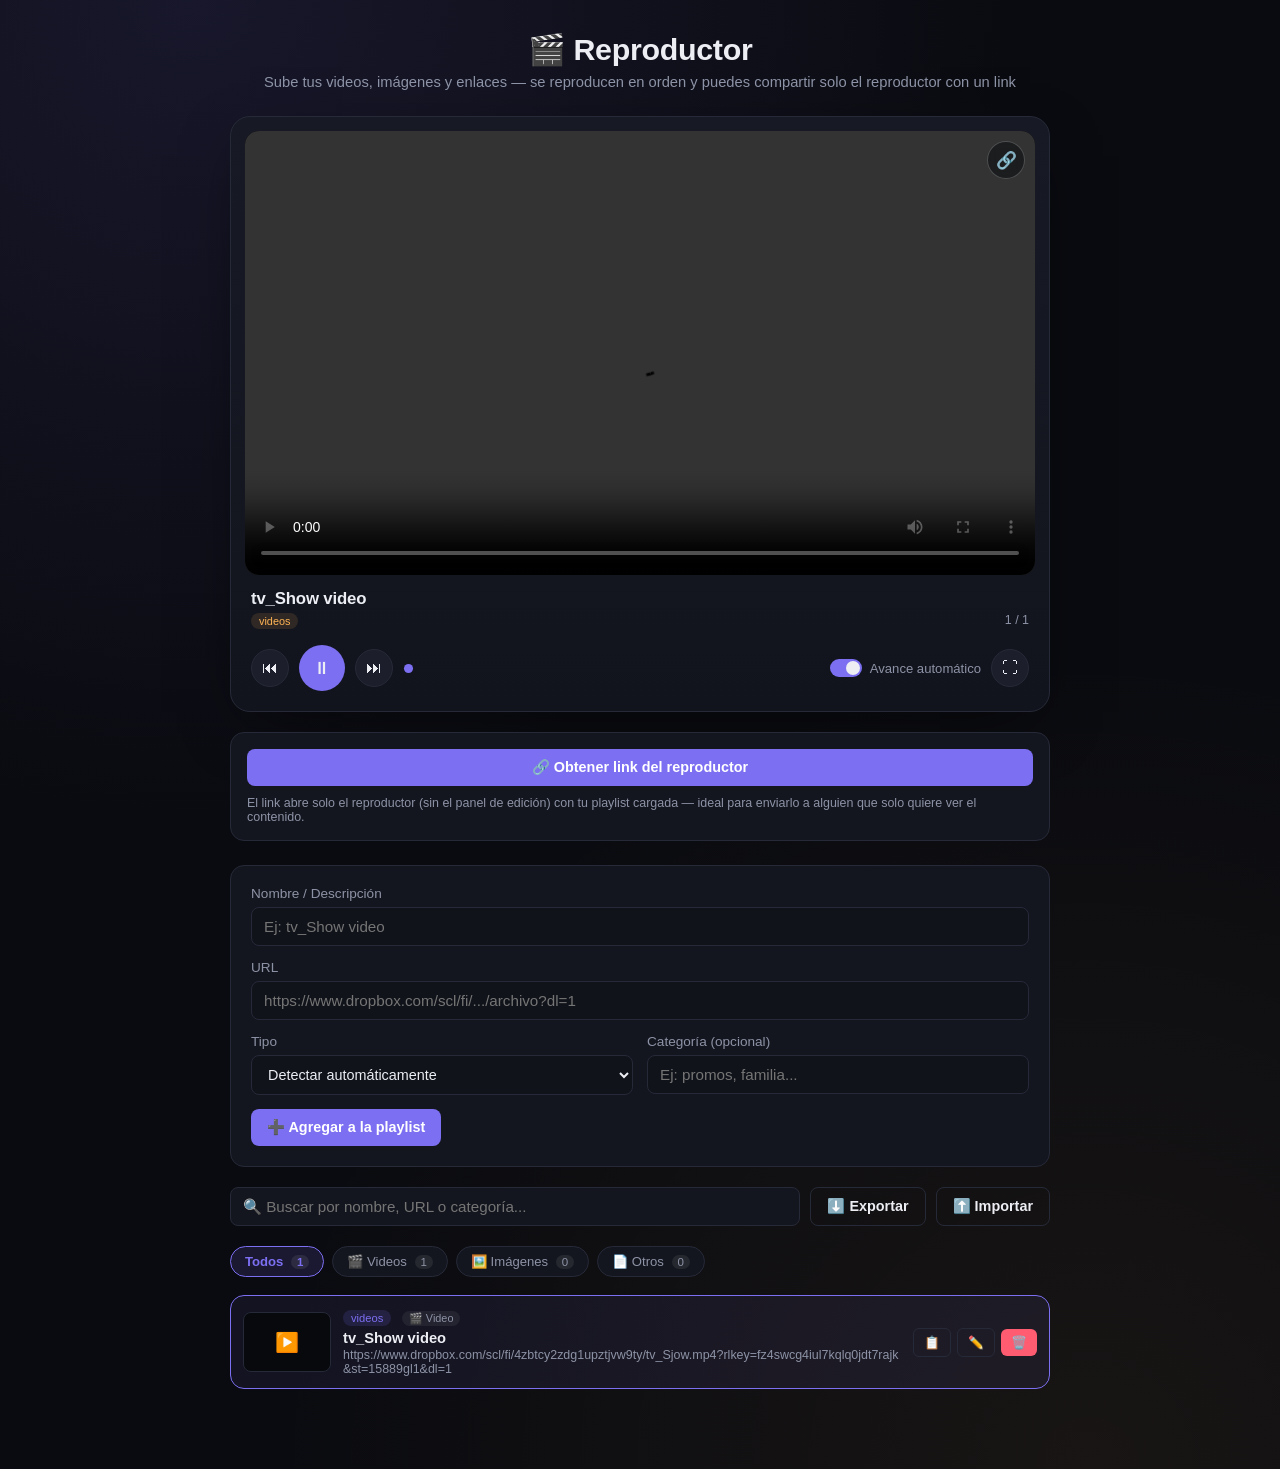
==== commit 58efd480: "Add files via upload" ====
--- a/demo.html
+++ b/demo.html
@@ -70,6 +70,38 @@
 }
 @keyframes fadeIn { from { opacity: 0; } to { opacity: 1; } }
 
+.player-media {
+  width: 100%;
+  height: 100%;
+  display: flex;
+  align-items: center;
+  justify-content: center;
+}
+
+/* Botón flotante de compartir: vive dentro de #playerStage para seguir
+   visible cuando el stage entra en pantalla completa */
+.stage-share-btn {
+  position: absolute;
+  top: 10px;
+  right: 10px;
+  z-index: 5;
+  width: 38px;
+  height: 38px;
+  border-radius: 50%;
+  border: 1px solid rgba(255,255,255,0.22);
+  background: rgba(10,11,16,0.55);
+  color: var(--text);
+  font-size: 1.05rem;
+  cursor: pointer;
+  display: flex;
+  align-items: center;
+  justify-content: center;
+  backdrop-filter: blur(4px);
+  transition: background 0.15s, transform 0.1s, border-color 0.15s;
+}
+.stage-share-btn:hover { background: rgba(124,111,242,0.6); border-color: var(--primary); }
+.stage-share-btn:active { transform: scale(0.93); }
+
 .player-placeholder {
   display: flex;
   flex-direction: column;
@@ -411,10 +443,13 @@
     <!-- ===== REPRODUCTOR PRINCIPAL ===== -->
     <section class="player-card">
       <div id="playerStage" class="player-stage">
-        <div class="player-placeholder">
-          <span class="thumb-icon">🎞️</span>
-          <p>Agrega una URL abajo para empezar a reproducir</p>
+        <div id="playerMedia" class="player-media">
+          <div class="player-placeholder">
+            <span class="thumb-icon">🎞️</span>
+            <p>Agrega una URL abajo para empezar a reproducir</p>
+          </div>
         </div>
+        <button id="stageShareBtn" class="stage-share-btn hidden" title="Compartir enlace del reproductor">🔗</button>
       </div>
 
       <div class="player-overlay-bar">
@@ -536,6 +571,8 @@
 
 // Reproductor
 const playerStage = document.getElementById("playerStage");
+const playerMedia = document.getElementById("playerMedia");
+const stageShareBtn = document.getElementById("stageShareBtn");
 const playerTitle = document.getElementById("playerTitle");
 const playerTag = document.getElementById("playerTag");
 const playerCounter = document.getElementById("playerCounter");
@@ -652,7 +689,7 @@
   stopImageTimer();
 
   if (visible.length === 0) {
-    playerStage.innerHTML = `
+    playerMedia.innerHTML = `
       <div class="player-placeholder">
         <span class="thumb-icon">🎞️</span>
         <p>Agrega una URL abajo para empezar a reproducir</p>
@@ -662,8 +699,10 @@
     playerCounter.textContent = "0 / 0";
     dotsRow.innerHTML = "";
     filmstrip.innerHTML = "";
+    stageShareBtn.classList.add("hidden");
     return;
   }
+  stageShareBtn.classList.remove("hidden");
 
   if (currentIndex >= visible.length) currentIndex = 0;
   if (currentIndex < 0) currentIndex = visible.length - 1;
@@ -672,7 +711,7 @@
   const previewUrl = normalizePreviewUrl(item.url);
 
   if (item.type === "video") {
-    playerStage.innerHTML = `<video id="mainVideo" src="${escapeHtml(previewUrl)}" controls autoplay playsinline></video>`;
+    playerMedia.innerHTML = `<video id="mainVideo" src="${escapeHtml(previewUrl)}" controls autoplay playsinline></video>`;
     const video = document.getElementById("mainVideo");
     video.addEventListener("ended", () => {
       if (autoplayCheck.checked) goTo(currentIndex + 1);
@@ -681,11 +720,11 @@
     video.addEventListener("pause", () => setPlayingUi(false));
     setPlayingUi(true);
   } else if (item.type === "image") {
-    playerStage.innerHTML = `<img src="${escapeHtml(previewUrl)}" alt="${escapeHtml(item.name)}" />`;
+    playerMedia.innerHTML = `<img src="${escapeHtml(previewUrl)}" alt="${escapeHtml(item.name)}" />`;
     setPlayingUi(isPlaying);
     if (isPlaying && autoplayCheck.checked) startImageTimer();
   } else {
-    playerStage.innerHTML = `
+    playerMedia.innerHTML = `
       <div class="player-other">
         📄
         <a href="${escapeHtml(item.url)}" target="_blank" rel="noopener noreferrer">Abrir enlace</a>
@@ -782,6 +821,43 @@
   } else {
     document.exitFullscreen?.();
   }
+});
+
+// ================= COMPARTIR DESDE EL STAGE (funciona también en pantalla completa) =================
+// El botón vive dentro de #playerStage, así que sigue visible incluso cuando
+// ese elemento entra en pantalla completa (a diferencia del panel de compartir de abajo).
+function buildShareUrl() {
+  const json = JSON.stringify(items);
+  const encoded = encodeURIComponent(btoa(unescape(encodeURIComponent(json))));
+  const url = new URL(window.location.href);
+  url.search = `?view=player&playlist=${encoded}`;
+  return url.toString();
+}
+
+function flashStageShareBtn(text, title) {
+  const original = stageShareBtn.textContent;
+  const originalTitle = stageShareBtn.title;
+  stageShareBtn.textContent = text;
+  stageShareBtn.title = title;
+  setTimeout(() => {
+    stageShareBtn.textContent = original;
+    stageShareBtn.title = originalTitle;
+  }, 1500);
+}
+
+stageShareBtn.addEventListener("click", () => {
+  if (items.length === 0) return;
+  const finalUrl = buildShareUrl();
+
+  navigator.clipboard.writeText(finalUrl).then(() => {
+    flashStageShareBtn("✅", "¡Enlace copiado!");
+  }).catch(() => {
+    flashStageShareBtn("⚠️", "No se pudo copiar automáticamente");
+    if (!IS_PLAYER_ONLY) {
+      shareLinkInput.value = finalUrl;
+      shareResult.classList.remove("hidden");
+    }
+  });
 });
 
 // ================= LISTA / GESTIÓN =================
@@ -980,11 +1056,7 @@
       alert("Agrega al menos una URL antes de compartir.");
       return;
     }
-    const json = JSON.stringify(items);
-    const encoded = encodeURIComponent(btoa(unescape(encodeURIComponent(json))));
-    const url = new URL(window.location.href);
-    url.search = `?view=player&playlist=${encoded}`;
-    const finalUrl = url.toString();
+    const finalUrl = buildShareUrl();
 
     shareLinkInput.value = finalUrl;
     shareResult.classList.remove("hidden");
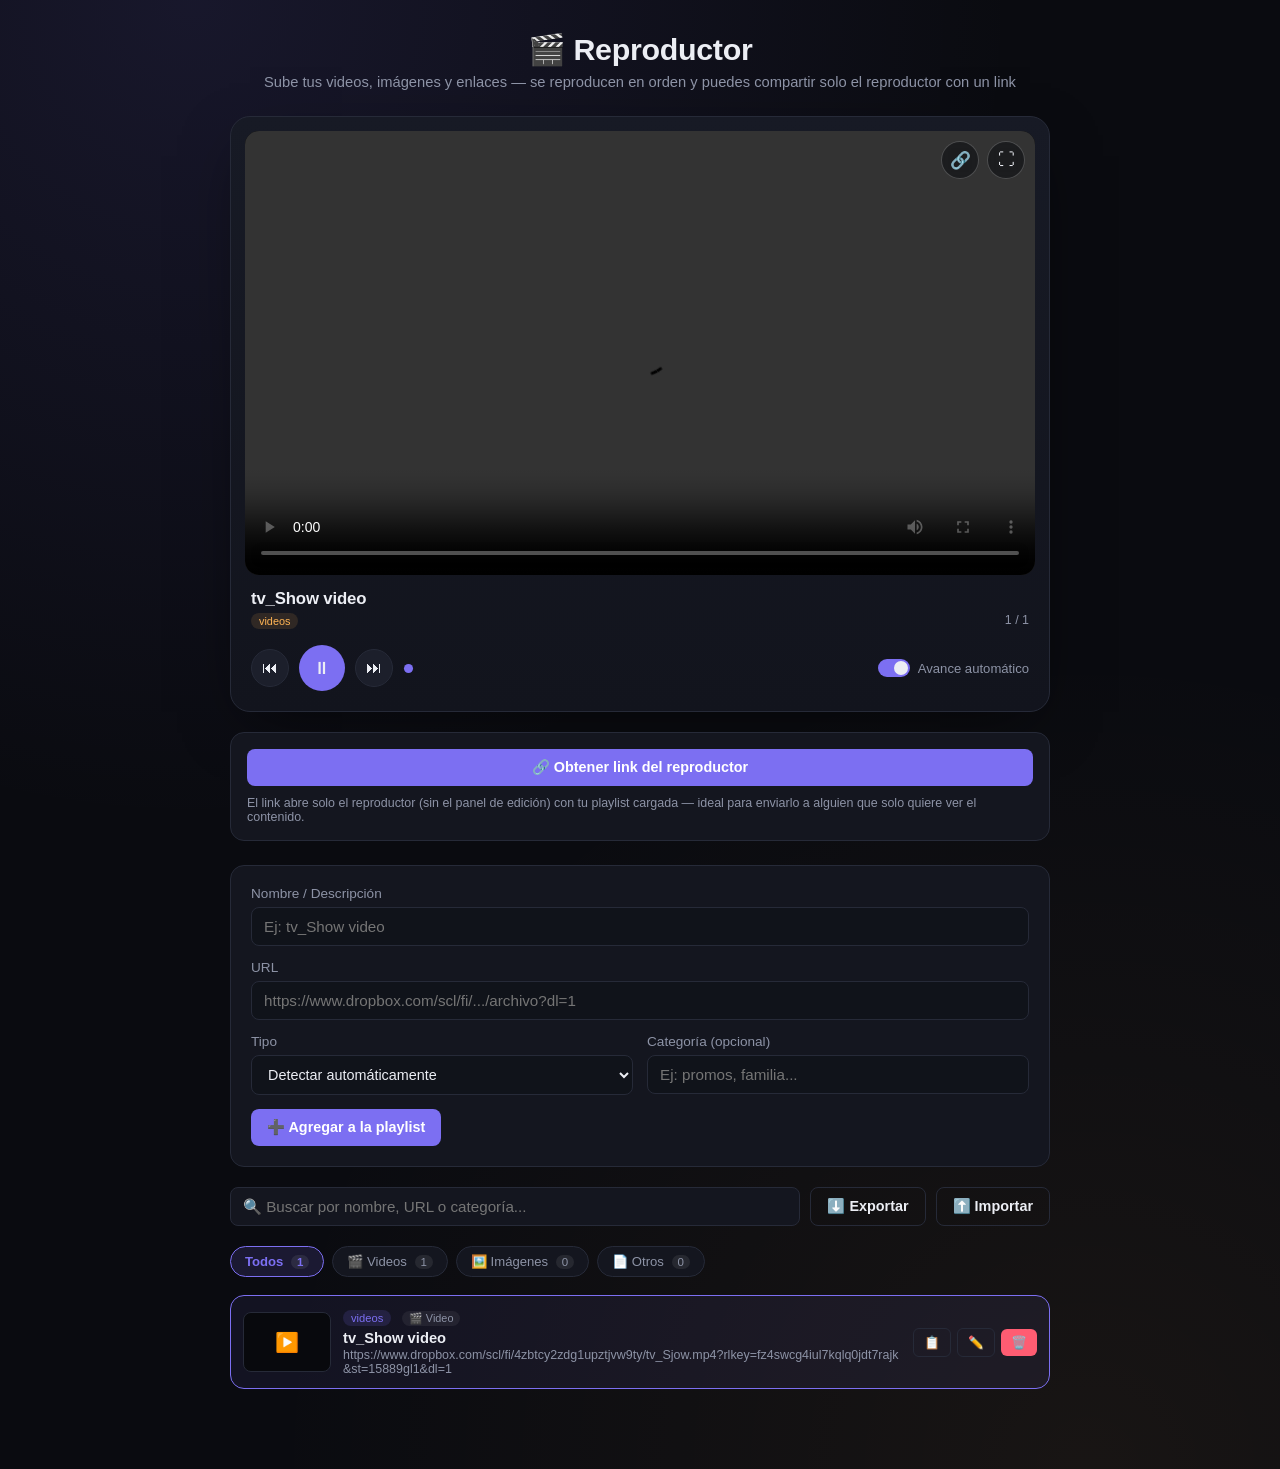
==== commit c3de57ec: "Add files via upload" ====
--- a/demo.html
+++ b/demo.html
@@ -78,13 +78,19 @@
   justify-content: center;
 }
 
-/* Botón flotante de compartir: vive dentro de #playerStage para seguir
-   visible cuando el stage entra en pantalla completa */
-.stage-share-btn {
+/* Botones flotantes (compartir / pantalla completa): viven dentro de
+   #playerStage para seguir visibles cuando ese elemento entra en
+   pantalla completa real (Fullscreen API), donde el resto de la página
+   deja de renderizarse. */
+.stage-actions {
   position: absolute;
   top: 10px;
   right: 10px;
   z-index: 5;
+  display: flex;
+  gap: 8px;
+}
+.stage-icon-btn {
   width: 38px;
   height: 38px;
   border-radius: 50%;
@@ -99,8 +105,35 @@
   backdrop-filter: blur(4px);
   transition: background 0.15s, transform 0.1s, border-color 0.15s;
 }
-.stage-share-btn:hover { background: rgba(124,111,242,0.6); border-color: var(--primary); }
-.stage-share-btn:active { transform: scale(0.93); }
+.stage-icon-btn:hover { background: rgba(124,111,242,0.6); border-color: var(--primary); }
+.stage-icon-btn:active { transform: scale(0.93); }
+
+/* ===== Modo "pantalla completa limpia" (link público, solo el video) =====
+   Se activa con ?view=player&clean=1 — sin título, sin controles con texto,
+   sin filmstrip ni pie de página: solo el video/imagen ocupando toda la
+   pantalla, listo para pantalla completa real con el botón ⛶. */
+body.clean-view { padding: 0; }
+body.clean-view .container { max-width: 100%; margin: 0; }
+body.clean-view header,
+body.clean-view .player-overlay-bar,
+body.clean-view .player-controls,
+body.clean-view .filmstrip,
+body.clean-view .player-only-footer {
+  display: none !important;
+}
+body.clean-view .player-card {
+  border: none;
+  border-radius: 0;
+  padding: 0;
+  margin: 0;
+  box-shadow: none;
+  background: #000;
+}
+body.clean-view .player-stage {
+  aspect-ratio: auto;
+  height: 100vh;
+  border-radius: 0;
+}
 
 .player-placeholder {
   display: flex;
@@ -449,7 +482,10 @@
             <p>Agrega una URL abajo para empezar a reproducir</p>
           </div>
         </div>
-        <button id="stageShareBtn" class="stage-share-btn hidden" title="Compartir enlace del reproductor">🔗</button>
+        <div class="stage-actions">
+          <button id="stageShareBtn" class="stage-icon-btn hidden" title="Compartir video en pantalla completa">🔗</button>
+          <button id="fullscreenBtn" class="stage-icon-btn" title="Pantalla completa">⛶</button>
+        </div>
       </div>
 
       <div class="player-overlay-bar">
@@ -472,7 +508,6 @@
           <span class="toggle-track"><span class="toggle-thumb"></span></span>
           Avance automático
         </label>
-        <button id="fullscreenBtn" class="icon-btn" title="Pantalla completa">⛶</button>
       </div>
 
       <!-- Tira de miniaturas: solo visible en modo "solo reproductor" (link compartido) -->
@@ -591,6 +626,7 @@
 const copyLinkBtn = document.getElementById("copyLinkBtn");
 
 const IS_PLAYER_ONLY = new URLSearchParams(window.location.search).get("view") === "player";
+const IS_CLEAN = new URLSearchParams(window.location.search).get("clean") === "1";
 
 let items = loadItemsFromUrlOrStorage();
 let currentFilter = "all";
@@ -603,6 +639,7 @@
   pageSubtitle.textContent = "Playlist compartida";
   filmstrip.classList.remove("hidden");
   playerOnlyFooter.classList.remove("hidden");
+  if (IS_CLEAN) document.body.classList.add("clean-view");
 }
 
 // ---------- Carga inicial: primero revisa si el link trae una playlist compartida ----------
@@ -826,11 +863,13 @@
 // ================= COMPARTIR DESDE EL STAGE (funciona también en pantalla completa) =================
 // El botón vive dentro de #playerStage, así que sigue visible incluso cuando
 // ese elemento entra en pantalla completa (a diferencia del panel de compartir de abajo).
-function buildShareUrl() {
+function buildShareUrl(options = {}) {
   const json = JSON.stringify(items);
   const encoded = encodeURIComponent(btoa(unescape(encodeURIComponent(json))));
   const url = new URL(window.location.href);
-  url.search = `?view=player&playlist=${encoded}`;
+  url.search = options.clean
+    ? `?view=player&clean=1&playlist=${encoded}`
+    : `?view=player&playlist=${encoded}`;
   return url.toString();
 }
 
@@ -847,7 +886,7 @@
 
 stageShareBtn.addEventListener("click", () => {
   if (items.length === 0) return;
-  const finalUrl = buildShareUrl();
+  const finalUrl = buildShareUrl({ clean: true });
 
   navigator.clipboard.writeText(finalUrl).then(() => {
     flashStageShareBtn("✅", "¡Enlace copiado!");
